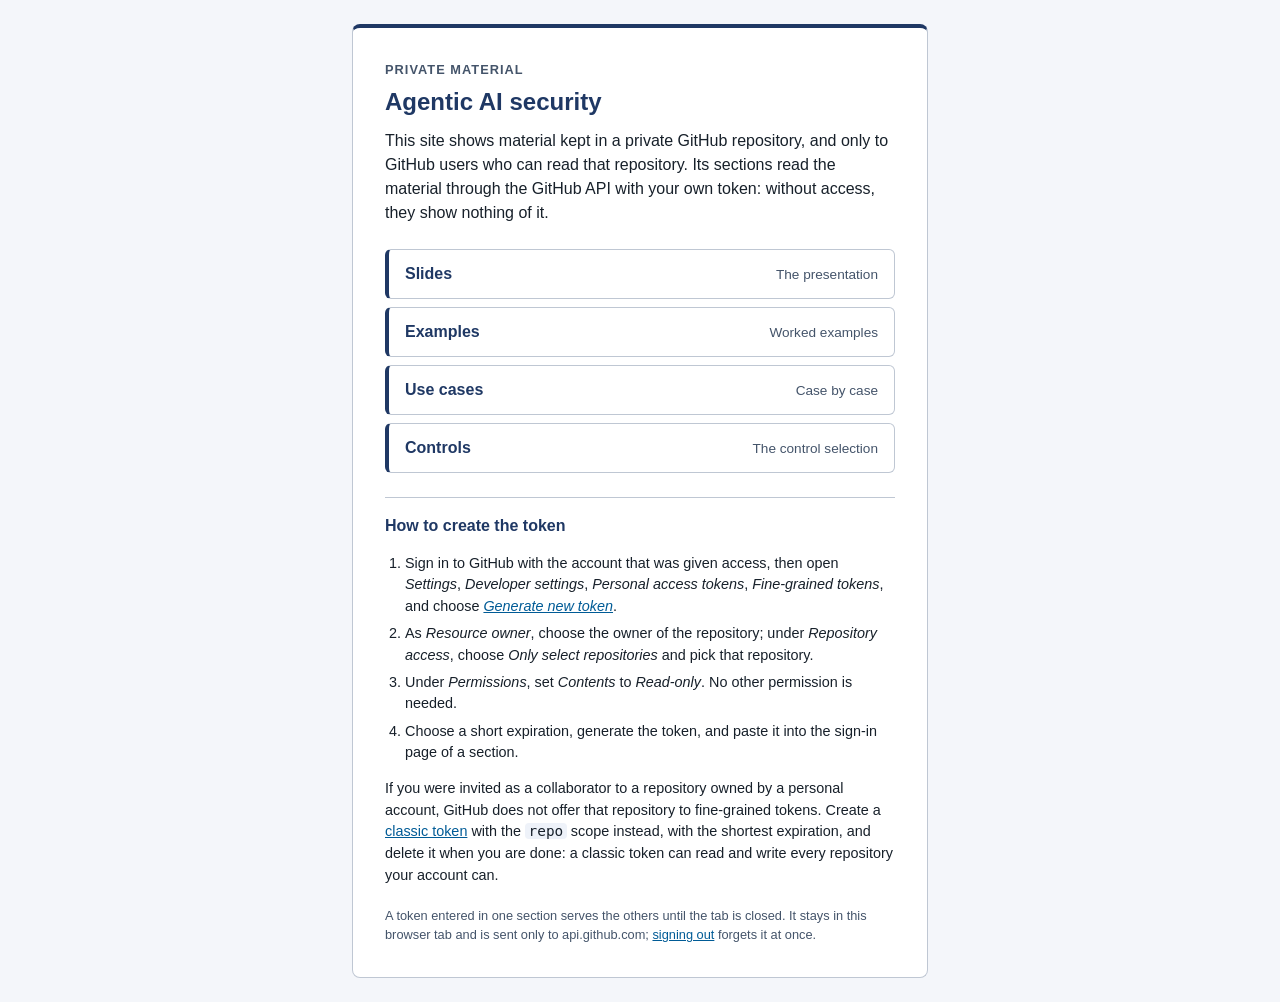
==== index.html @ 1e5eb31f "Offer the latest release for download once signed in" ====
<!doctype html>
<html lang="en">
<head>
  <meta charset="utf-8">
  <!-- This page loads only its own files, and reads the latest release from the GitHub API. -->
  <meta http-equiv="Content-Security-Policy"
        content="default-src 'self'; connect-src https://api.github.com; object-src 'none'; base-uri 'none'; form-action 'none'">
  <meta name="viewport" content="width=device-width, initial-scale=1">
  <meta name="referrer" content="no-referrer">
  <meta name="robots" content="noindex, nofollow">
  <title>Agentic AI security</title>
  <link rel="stylesheet" href="assets/site.css">
  <script type="module" src="assets/overview.js"></script>
</head>
<body>
  <main class="card">
    <p class="kicker">Private material</p>
    <h1>Agentic AI security</h1>
    <p class="lead">
      This site shows material kept in a private GitHub repository, and only to GitHub users who
      can read that repository. Its sections read the material through the GitHub API with your
      own token: without access, they show nothing of it.
    </p>

    <!-- One entry per section; a section in preparation carries the class "pending". -->
    <nav aria-label="Sections">
      <ul class="sections">
        <li><a href="slides/"><span class="name">Slides</span><span class="state">The presentation</span></a></li>
        <li><a href="examples/"><span class="name">Examples</span><span class="state">Worked examples</span></a></li>
        <li><a href="usecases/"><span class="name">Use cases</span><span class="state">Case by case</span></a></li>
        <li><a href="controls/"><span class="name">Controls</span><span class="state">The control selection</span></a></li>
      </ul>
    </nav>

    <!-- Shown in place of the help on the token once a section has stored one. -->
    <section id="release" class="help-section" aria-labelledby="release-title" hidden>
      <h2 id="release-title">Latest release</h2>
      <p>The PDF of the latest release: <code id="release-file"></code><span id="release-date"></span>.</p>
      <p><a id="release-link" class="button primary" href="#" rel="noopener noreferrer">Download (PDF)</a></p>
      <p class="fine">
        The download opens on github.com, which serves it to the GitHub account signed in in this
        browser.
      </p>
    </section>

    <section id="token" class="help-section" aria-labelledby="token-title">
      <h2 id="token-title">How to create the token</h2>
      <ol>
        <li>Sign in to GitHub with the account that was given access, then open
          <em>Settings</em>, <em>Developer settings</em>, <em>Personal access tokens</em>,
          <em>Fine-grained tokens</em>, and choose
          <a href="https://github.com/settings/personal-access-tokens/new" target="_blank"
             rel="noopener noreferrer"><em>Generate new token</em></a>.</li>
        <li>As <em>Resource owner</em>, choose the owner of the repository; under
          <em>Repository access</em>, choose <em>Only select repositories</em> and pick that
          repository.</li>
        <li>Under <em>Permissions</em>, set <em>Contents</em> to <em>Read-only</em>. No other
          permission is needed.</li>
        <li>Choose a short expiration, generate the token, and paste it into the sign-in page of a
          section.</li>
      </ol>
      <p>
        If you were invited as a collaborator to a repository owned by a personal account, GitHub
        does not offer that repository to fine-grained tokens. Create a
        <a href="https://github.com/settings/tokens/new?scopes=repo&amp;description=Private%20presentation"
           target="_blank" rel="noopener noreferrer">classic token</a> with the <code>repo</code> scope
        instead, with the shortest expiration, and delete it when you are done: a classic token can
        read and write every repository your account can.
      </p>
    </section>

    <p class="fine">
      A token entered in one section serves the others until the tab is closed. It stays in this
      browser tab and is sent only to api.github.com;
      <a href="slides/?signout">signing out</a> forgets it at once.
    </p>
  </main>
</body>
</html>
---- assets/site.css ----
/* The style of every page of the site: the overview, the sign-in page of each section,
   and the placeholders. Once a token opens the presentation, the deck replaces its page
   with its own styles. The palette is the deck's. */

:root {
  --navy: #1f3864;
  --slate: #44546a;
  --accent: #005b96;
  --rule: #bfc7d3;
  --text: #17202a;
  --paper: #ffffff;
  --tint: #eef2f9;
  --page: #f4f6fa;
  --error: #b42318;
  /* Three tones, from green to red: a fill, and a darker rule. */
  --tone-1: #b8e04a;
  --tone-2: #fdd867;
  --tone-3: #ff6b61;
  --tone-1-rule: #3f7f1f;
  --tone-2-rule: #b8860b;
  --tone-3-rule: #c0392b;
  --on-tone: #17202a;
  --track: #d9e5f0;
  --shadow: rgba(31, 56, 100, 0.08);
  --shadow-soft: rgba(31, 56, 100, 0.07);
  --font: Arial, Helvetica, "Liberation Sans", sans-serif;
  --mono: Consolas, "DejaVu Sans Mono", monospace;
  color-scheme: light;
}

@media (prefers-color-scheme: dark) {
  :root {
    --navy: #c7d5f0;
    --slate: #a3afc0;
    --accent: #7db9e8;
    --rule: #3a4658;
    --text: #e5e9ef;
    --paper: #18202b;
    --tint: #212c3a;
    --page: #0f151d;
    --error: #ff8f85;
    --tone-1-rule: #b8e04a;
    --tone-2-rule: #fdd867;
    --tone-3-rule: #ff6b61;
    --track: #2a3a4d;
    --shadow: rgba(0, 0, 0, 0.35);
    --shadow-soft: rgba(0, 0, 0, 0.25);
    color-scheme: dark;
  }
}

* {
  box-sizing: border-box;
}

body {
  margin: 0;
  min-height: 100vh;
  display: grid;
  place-items: center;
  padding: 24px 16px;
  background: var(--page);
  color: var(--text);
  font: 16px/1.5 var(--font);
}

.card {
  width: 100%;
  max-width: 36rem;
  padding: 2rem;
  background: var(--paper);
  border: 1px solid var(--rule);
  border-top: 4px solid var(--navy);
  border-radius: 8px;
}

.up {
  margin: 0 0 1rem;
  font-size: 0.85rem;
}

.up a::before {
  content: "\2190\00a0";
}

.kicker {
  margin: 0 0 0.5rem;
  color: var(--slate);
  font-size: 0.8rem;
  font-weight: bold;
  letter-spacing: 0.08em;
  text-transform: uppercase;
}

h1 {
  margin: 0 0 0.75rem;
  color: var(--navy);
  font-size: 1.5rem;
  line-height: 1.25;
}

.lead {
  margin: 0 0 1.5rem;
}

.lead:last-child {
  margin-bottom: 0;
}

fieldset {
  margin: 0;
  padding: 0;
  border: 0;
}

label {
  display: block;
  margin-bottom: 0.35rem;
  color: var(--slate);
  font-size: 0.9rem;
}

.row {
  display: flex;
  gap: 0.5rem;
}

input {
  flex: 1;
  min-width: 0;
  padding: 0.6rem 0.75rem;
  border: 1px solid var(--rule);
  border-radius: 6px;
  background: var(--paper);
  color: var(--text);
  font: 0.95rem var(--mono);
}

button,
.button {
  display: inline-block;
  padding: 0.6rem 1.2rem;
  border: 1px solid var(--navy);
  border-radius: 6px;
  background: var(--navy);
  color: var(--paper);
  font: bold 0.95rem var(--font);
  text-decoration: none;
  cursor: pointer;
}

.button {
  background: transparent;
  color: var(--navy);
}

.button.primary {
  background: var(--navy);
  color: var(--paper);
}

button:disabled {
  opacity: 0.6;
  cursor: progress;
}

input:focus-visible,
button:focus-visible,
a:focus-visible {
  outline: 2px solid var(--accent);
  outline-offset: 2px;
}

#status {
  min-height: 1.5em;
  margin: 0.75rem 0 0;
  color: var(--slate);
  font-size: 0.9rem;
}

#status[data-kind="error"],
.noscript {
  color: var(--error);
}

.sections {
  display: grid;
  gap: 0.5rem;
  margin: 0 0 1.5rem;
  padding: 0;
  list-style: none;
}

.sections a {
  display: flex;
  justify-content: space-between;
  align-items: baseline;
  gap: 1rem;
  padding: 0.75rem 1rem;
  border: 1px solid var(--rule);
  border-left: 4px solid var(--navy);
  border-radius: 6px;
  color: var(--text);
  text-decoration: none;
}

.sections a:hover {
  background: var(--tint);
}

.sections .name {
  color: var(--navy);
  font-weight: bold;
}

.sections .state {
  color: var(--slate);
  font-size: 0.85rem;
  text-align: right;
}

.sections .pending a {
  border-left-color: var(--rule);
}

.actions {
  margin: 0.75rem 0 1.5rem;
}

a {
  color: var(--accent);
}

.help {
  margin: 0 0 1rem;
  font-size: 0.9rem;
}

.help-section {
  padding-top: 1rem;
  border-top: 1px solid var(--rule);
  font-size: 0.9rem;
}

.help-section h2 {
  margin: 0;
  color: var(--navy);
  font-size: 1rem;
}

ol {
  padding-left: 1.25rem;
}

ol > li + li {
  margin-top: 0.35rem;
}

code {
  padding: 0 0.25em;
  border-radius: 4px;
  background: var(--tint);
  font-family: var(--mono);
}

.fine {
  margin: 1.25rem 0 0;
  color: var(--slate);
  font-size: 0.8rem;
}

/* A wide page of tiles in groups, each group in one of the three tones. */

.wide {
  width: 100%;
  max-width: 74rem;
  padding: 0.5rem 0 2rem;
}

.wide h1 {
  font-size: 2rem;
  letter-spacing: -0.01em;
}

.wide > .lead,
.wide > .note {
  max-width: 54rem;
}

.note {
  margin: -0.75rem 0 0;
  padding-left: 0.75rem;
  border-left: 3px solid var(--rule);
  color: var(--slate);
  font-size: 0.85rem;
}

.tone-1 {
  --fill: var(--tone-1);
  --edge: var(--tone-1-rule);
}

.tone-2 {
  --fill: var(--tone-2);
  --edge: var(--tone-2-rule);
}

.tone-3 {
  --fill: var(--tone-3);
  --edge: var(--tone-3-rule);
}

/* The share of each group: one stacked bar, a 2px gap between segments, each labeled. */
.spread {
  display: flex;
  gap: 2px;
  margin: 2rem 0 0.5rem;
}

.segment {
  display: flex;
  flex: var(--share) 1 0;
  align-items: baseline;
  justify-content: space-between;
  gap: 0.5rem;
  min-width: 0;
  padding: 0.55rem 0.8rem;
  background: var(--fill);
  color: var(--on-tone);
  font-size: 0.85rem;
  text-decoration: none;
  white-space: nowrap;
}

.segment:first-child {
  border-radius: 8px 0 0 8px;
}

.segment:last-child {
  border-radius: 0 8px 8px 0;
}

.segment:only-child {
  border-radius: 8px;
}

.segment-title {
  overflow: hidden;
  font-weight: bold;
  text-overflow: ellipsis;
}

.segment:hover .segment-title {
  text-decoration: underline;
}

.group {
  margin-top: 2.25rem;
  scroll-margin-top: 1rem;
}

.group-head {
  display: flex;
  flex-wrap: wrap;
  align-items: baseline;
  gap: 0.25rem 0.75rem;
  padding-bottom: 0.6rem;
  border-bottom: 1px solid var(--rule);
}

.group-head .dot {
  align-self: center;
  width: 0.85rem;
  height: 0.85rem;
  border: 2px solid var(--edge);
  border-radius: 50%;
  background: var(--fill);
}

.group-head h2 {
  margin: 0;
  color: var(--navy);
  font-size: 1.3rem;
}

.group-head .detail {
  color: var(--slate);
  font-family: Georgia, "Times New Roman", serif;
}

.group-head .count {
  margin-left: auto;
  color: var(--slate);
  font-size: 0.85rem;
}

.tiles {
  display: grid;
  grid-template-columns: repeat(auto-fill, minmax(18rem, 1fr));
  gap: 1.25rem;
  margin-top: 1.25rem;
}

.tile {
  display: flex;
  flex-direction: column;
  padding: 1.15rem 1.25rem 1.1rem;
  border: 1px solid var(--rule);
  border-top: 4px solid var(--edge);
  border-radius: 12px;
  background: var(--paper);
  box-shadow: 0 1px 2px var(--shadow), 0 6px 18px var(--shadow-soft);
  transition: transform 0.15s ease, box-shadow 0.15s ease;
}

.tile:hover {
  box-shadow: 0 2px 4px var(--shadow), 0 12px 28px var(--shadow-soft);
  transform: translateY(-2px);
}

.tile-top {
  display: flex;
  align-items: center;
  justify-content: space-between;
  gap: 0.5rem;
}

.tile-kicker {
  margin: 0;
  color: var(--slate);
  font-size: 0.72rem;
  font-weight: bold;
  letter-spacing: 0.09em;
  text-transform: uppercase;
}

.tag {
  flex: none;
  padding: 0.05rem 0.55rem;
  border: 1px solid var(--rule);
  border-radius: 999px;
  background: var(--tint);
  color: var(--text);
  font-size: 0.72rem;
  font-weight: bold;
}

.tile h3 {
  margin: 0.45rem 0 0.2rem;
  color: var(--navy);
  font-size: 1.12rem;
  line-height: 1.3;
}

.tile-subtitle {
  margin: 0 0 0.7rem;
  color: var(--slate);
  font-size: 0.85rem;
}

.tile-text {
  flex: 1;
  margin: 0 0 1rem;
  font-size: 0.9rem;
  line-height: 1.55;
}

/* The values: a meter for each, and the highlighted one as a badge in the group's tone. */
.tile-foot {
  display: flex;
  align-items: stretch;
  gap: 0.9rem;
  padding-top: 0.9rem;
  border-top: 1px solid var(--rule);
}

.meters {
  display: grid;
  flex: 1;
  gap: 0.4rem;
  margin: 0;
}

.meter {
  display: grid;
  grid-template-columns: 1.1rem 1fr;
  align-items: center;
  gap: 0.5rem;
}

.meter dt,
.badge-label {
  color: var(--slate);
  font: italic 0.95rem Georgia, "Times New Roman", serif;
}

.meter dd {
  display: grid;
  grid-template-columns: 1fr 3.1rem;
  align-items: center;
  gap: 0.5rem;
  margin: 0;
}

abbr {
  text-decoration: none;
}

.track {
  position: relative;
  height: 6px;
  border-radius: 3px;
  background: var(--track);
}

.track.centered::after {
  position: absolute;
  top: -3px;
  bottom: -3px;
  left: 50%;
  width: 1px;
  background: var(--slate);
  content: "";
}

.fill {
  position: absolute;
  top: 0;
  bottom: 0;
  left: var(--from);
  width: calc(var(--to) - var(--from));
  border-radius: 3px;
  background: var(--accent);
}

.num {
  font-size: 0.88rem;
  font-variant-numeric: tabular-nums;
  font-weight: bold;
  text-align: right;
}

.badge {
  display: flex;
  flex-direction: column;
  align-items: center;
  justify-content: center;
  min-width: 5.2rem;
  padding: 0.4rem 0.6rem;
  border: 1px solid var(--edge);
  border-radius: 10px;
  background: var(--fill);
  color: var(--on-tone);
}

.badge .badge-label {
  color: var(--on-tone);
}

.badge-value {
  font-size: 1.6rem;
  font-weight: bold;
  line-height: 1.1;
}

.badge-group {
  font-size: 0.7rem;
  font-weight: bold;
  letter-spacing: 0.04em;
}

/* A tile opens its card: the link of its title covers the whole tile. */
.tile {
  position: relative;
}

.tile h3 a {
  color: inherit;
  text-decoration: none;
}

.tile h3 a::after {
  position: absolute;
  inset: 0;
  border-radius: 12px;
  content: "";
}

.tile:hover h3 a {
  color: var(--accent);
}

.tile h3 a:focus-visible {
  outline: none;
}

.tile:has(a:focus-visible) {
  outline: 2px solid var(--accent);
  outline-offset: 2px;
}

/* Charts: regions in the three tones, dashed boundaries, points with a halo behind their labels. */
.chart {
  margin: 1.75rem 0 0;
  padding: 1rem 1.1rem 0.9rem;
  border: 1px solid var(--rule);
  border-radius: 12px;
  background: var(--paper);
}

.chart-title {
  margin: 0 0 0.6rem;
  color: var(--navy);
  font-size: 1rem;
  font-weight: bold;
}

.chart-canvas {
  width: 100%;
}

.chart-canvas svg {
  display: block;
}

.region {
  fill: var(--fill);
  fill-opacity: 0.6;
}

.chart .grid line {
  stroke: var(--paper);
  stroke-opacity: 0.55;
}

.chart .boundary {
  stroke: var(--slate);
  stroke-dasharray: 5 4;
  stroke-width: 1.5;
}

.chart .frame {
  stroke: var(--rule);
}

.chart .axes text {
  fill: var(--slate);
  font: 11px var(--font);
}

.chart .axes .axis-label {
  fill: var(--text);
  font: bold 12px var(--font);
}

.chart .point circle {
  fill: var(--navy);
  stroke: var(--paper);
  stroke-width: 2;
}

.chart .point text {
  fill: var(--text);
  font: bold 11.5px var(--font);
  paint-order: stroke;
  stroke: var(--paper);
  stroke-linejoin: round;
  stroke-width: 3px;
}

.chart a:hover circle,
.chart a:focus-visible circle {
  fill: var(--accent);
  r: 8px;
}

.chart a:focus-visible {
  outline: none;
}

.chart-legend {
  display: flex;
  flex-wrap: wrap;
  gap: 0.4rem 1.2rem;
  margin: 0.6rem 0 0;
  padding: 0;
  font-size: 0.85rem;
  list-style: none;
}

.chart-legend li {
  display: flex;
  align-items: center;
  gap: 0.4rem;
}

.chart-legend .swatch {
  width: 0.9rem;
  height: 0.9rem;
  border: 1px solid var(--edge);
  border-radius: 3px;
  background: var(--fill);
}

.chart-note {
  margin: 0.5rem 0 0;
  color: var(--slate);
  font-size: 0.82rem;
}

/* The card: a dialog toned like its group, with sections of blocks. */
.card-dialog {
  width: min(66rem, calc(100% - 2rem));
  max-height: calc(100vh - 2rem);
  padding: 0;
  border: 1px solid var(--rule);
  border-top: 6px solid var(--edge);
  border-radius: 14px;
  background: var(--paper);
  color: var(--text);
  box-shadow: 0 24px 60px rgba(0, 0, 0, 0.3);
}

.card-dialog::backdrop {
  background: rgba(15, 21, 29, 0.55);
}

/* The bar that holds the close button stays at the top while the card scrolls under it. */
.card-bar {
  position: sticky;
  z-index: 1;
  top: 0;
  display: flex;
  justify-content: flex-end;
  padding: 0.6rem 0.75rem;
  border-bottom: 1px solid var(--rule);
  background: var(--paper);
}

.card-close {
  padding: 0.35rem 0.85rem;
  border: 1px solid var(--rule);
  background: var(--paper);
  color: var(--navy);
  font-size: 0.85rem;
}

.card-body {
  padding: 1.25rem 1.75rem 1.75rem;
}

.card-head h2 {
  margin: 0.45rem 0 0.2rem;
  color: var(--navy);
  font-size: 1.6rem;
  line-height: 1.25;
}

.card-lead {
  max-width: 48rem;
  margin: 0.6rem 0 1rem;
}

.card-body > .tile-foot {
  max-width: 30rem;
  padding-top: 0;
  border-top: 0;
}

.card-section {
  margin-top: 1.75rem;
  padding-top: 1.25rem;
  border-top: 1px solid var(--rule);
}

.card-section-head {
  display: flex;
  align-items: baseline;
  gap: 0.6rem;
  margin-bottom: 0.9rem;
}

.card-section-head h3 {
  margin: 0;
  color: var(--navy);
  font-size: 1.15rem;
}

.chip {
  flex: none;
  padding: 0.05rem 0.5rem;
  border: 1px solid var(--rule);
  border-radius: 6px;
  background: var(--tint);
  color: var(--navy);
  font: bold 0.72rem var(--mono);
}

.card-section.split {
  display: grid;
  grid-template-columns: minmax(0, 1.1fr) minmax(0, 1fr);
  gap: 0 1.5rem;
}

.card-section.split > .card-section-head {
  grid-column: 1 / -1;
}

.card-section .chart {
  margin-top: 0;
}

.scale {
  margin: 0 0 1rem;
}

.scale-title {
  margin-bottom: 1.7rem;
  color: var(--navy);
  font-size: 0.9rem;
  font-weight: bold;
}

.scale-bar {
  position: relative;
  height: 12px;
}

.scale-track {
  position: absolute;
  inset: 0;
  overflow: hidden;
  border-radius: 6px;
}

.scale-band {
  position: absolute;
  top: 0;
  bottom: 0;
  left: var(--from);
  width: calc(var(--to) - var(--from));
  background: var(--fill);
}

.scale-marker {
  position: absolute;
  top: -6px;
  bottom: -6px;
  left: var(--at);
  width: 3px;
  margin-left: -1.5px;
  border-radius: 2px;
  background: var(--navy);
}

.scale-marker-label {
  position: absolute;
  bottom: calc(100% + 3px);
  left: 50%;
  transform: translateX(-50%);
  color: var(--navy);
  font-size: 0.85rem;
  font-weight: bold;
  white-space: nowrap;
}

.scale-ticks {
  position: relative;
  height: 1.1rem;
  margin-top: 0.35rem;
  color: var(--slate);
  font-size: 0.75rem;
}

.scale-ticks span {
  position: absolute;
  left: var(--at);
  transform: translateX(-50%);
}

.scale-ticks span:first-child {
  transform: none;
}

.scale-ticks span:last-child {
  transform: translateX(-100%);
}

.facts {
  margin: 0;
}

.fact {
  display: grid;
  grid-template-columns: minmax(0, 1fr) minmax(0, 1fr);
  gap: 0.75rem;
  padding: 0.45rem 0.55rem;
  border-bottom: 1px solid var(--rule);
  font-size: 0.86rem;
}

.fact dt {
  color: var(--slate);
}

.fact dd {
  display: flex;
  flex-direction: column;
  margin: 0;
}

.fact-value {
  font-variant-numeric: tabular-nums;
  font-weight: bold;
}

.fact-note {
  color: var(--slate);
  font-size: 0.78rem;
}

.fact.current {
  border-radius: 6px;
  background: var(--tint);
  box-shadow: inset 3px 0 0 var(--edge);
}

.entries {
  display: grid;
  grid-template-columns: minmax(8rem, 12rem) 1fr;
  gap: 0.6rem 1.25rem;
  margin: 0;
}

.entries dt {
  color: var(--navy);
  font-weight: bold;
}

.entries dd {
  margin: 0;
}

.table-scroll {
  overflow-x: auto;
}

.card-table {
  width: 100%;
  border-collapse: collapse;
  font-size: 0.88rem;
}

.card-table th,
.card-table td {
  padding: 0.55rem 0.6rem;
  border-bottom: 1px solid var(--rule);
  text-align: left;
  vertical-align: top;
}

.card-table thead th {
  color: var(--slate);
  font-size: 0.72rem;
  letter-spacing: 0.06em;
  text-transform: uppercase;
}

.card-table tbody th {
  color: var(--navy);
  white-space: nowrap;
}

.card-text {
  margin: 1rem 0 0;
}

.card-note {
  margin: 0.75rem 0 0;
  color: var(--slate);
  font-size: 0.82rem;
}

.placeholder {
  margin: 0;
  padding: 1rem 1.1rem;
  border: 2px dashed var(--rule);
  border-radius: 10px;
  background: var(--page);
  color: var(--slate);
}

@media (max-width: 760px) {
  .card-section.split {
    grid-template-columns: 1fr;
  }

  .card-body {
    padding: 1rem 1rem 1.5rem;
  }

  .entries {
    grid-template-columns: 1fr;
    gap: 0.2rem;
  }

  .entries dd {
    margin-bottom: 0.6rem;
  }
}

/* Codes in groups, inside a card, with a link to where they are told in full. */
.id-group {
  margin: 0 0 0.6rem;
}

.id-group-title {
  margin: 0 0 0.3rem;
  color: var(--slate);
  font-size: 0.8rem;
  font-weight: bold;
}

.id-items {
  display: flex;
  flex-wrap: wrap;
  gap: 0.3rem;
  margin: 0;
  padding: 0;
  list-style: none;
}

.id-item {
  padding: 0.05rem 0.45rem;
  border: 1px solid var(--rule);
  border-radius: 5px;
  background: var(--tint);
  color: var(--navy);
  font: 0.78rem var(--mono);
}

.id-link {
  display: inline-block;
  margin-top: 0.4rem;
  font-weight: bold;
}

/* A catalog: filters that stay in view, groups of entries, a legend. */
.filters {
  position: sticky;
  z-index: 1;
  top: 0;
  display: flex;
  flex-wrap: wrap;
  gap: 0.5rem;
  margin: 1.5rem 0 0.5rem;
  padding: 0.6rem 0;
  background: var(--page);
}

.filter {
  display: inline-flex;
  align-items: center;
  gap: 0.4rem;
  padding: 0.35rem 0.9rem;
  border: 1px solid var(--rule);
  border-radius: 999px;
  background: var(--paper);
  color: var(--text);
}

.filter[class*="tone-"]::before {
  width: 0.65rem;
  height: 0.65rem;
  border: 1px solid var(--edge);
  border-radius: 50%;
  background: var(--fill);
  content: "";
}

.filter .count {
  color: var(--slate);
  font-weight: normal;
}

.filter[aria-pressed="true"] {
  border-color: var(--navy);
  background: var(--navy);
  color: var(--paper);
}

.filter[aria-pressed="true"] .count {
  color: var(--paper);
}

.catalog-section > h2,
.catalog-legend > h2 {
  margin: 2rem 0 0.25rem;
  color: var(--navy);
  font-size: 1.35rem;
}

.catalog-group > h3 {
  margin: 1.25rem 0 0.6rem;
  padding-bottom: 0.4rem;
  border-bottom: 1px solid var(--rule);
  color: var(--navy);
  font-size: 1.05rem;
}

.entries-grid {
  display: grid;
  grid-template-columns: repeat(auto-fill, minmax(20rem, 1fr));
  gap: 0.9rem;
}

.entry {
  display: flex;
  flex-direction: column;
  gap: 0.45rem;
  padding: 0.9rem 1rem;
  border: 1px solid var(--rule);
  border-radius: 10px;
  background: var(--paper);
  scroll-margin: 5rem;
}

.entry.spotlight {
  outline: 2px solid var(--accent);
  outline-offset: 2px;
}

.entry-head {
  display: flex;
  align-items: baseline;
  gap: 0.55rem;
}

.entry-code {
  flex: none;
  padding: 0 0.4rem;
  border: 1px solid var(--rule);
  border-radius: 6px;
  background: var(--tint);
  color: var(--navy);
  font: bold 0.8rem var(--mono);
}

.entry-title {
  margin: 0;
  color: var(--navy);
  font-size: 0.98rem;
  line-height: 1.3;
}

.entry-chips {
  display: flex;
  flex-wrap: wrap;
  gap: 0.3rem;
}

.entry-chip {
  padding: 0 0.5rem;
  border: 1px solid var(--edge);
  border-radius: 999px;
  background: var(--fill);
  color: var(--on-tone);
  font-size: 0.72rem;
  font-weight: bold;
}

.entry-meta {
  display: flex;
  flex-wrap: wrap;
  gap: 0.2rem 1rem;
  margin: 0;
  color: var(--slate);
  font-size: 0.8rem;
}

.entry-meta div {
  display: flex;
  gap: 0.3rem;
}

.entry-meta dt {
  font-weight: bold;
}

.entry-meta dd {
  margin: 0;
}

.entry summary {
  color: var(--accent);
  font-size: 0.85rem;
  font-weight: bold;
  cursor: pointer;
}

.entry summary:focus-visible {
  outline: 2px solid var(--accent);
  outline-offset: 2px;
}

.entry details p {
  margin: 0.4rem 0 0;
  font-size: 0.88rem;
}

.catalog-legend dl {
  display: grid;
  grid-template-columns: max-content 1fr;
  gap: 0.3rem 1rem;
  margin: 0.5rem 0 0;
  font-size: 0.9rem;
}

.catalog-legend dt {
  color: var(--navy);
  font-weight: bold;
}

.catalog-legend dd {
  margin: 0;
}

/* A sequence of steps, chips joined by arrows; a step that loops back is dashed. */
.flow {
  display: flex;
  flex-wrap: wrap;
  align-items: center;
  gap: 0.35rem 0.5rem;
  margin: 0 0 0.75rem;
  padding: 0;
  list-style: none;
}

.flow-step {
  display: inline-flex;
  align-items: center;
  gap: 0.4rem;
  padding: 0.3rem 0.6rem 0.3rem 0.35rem;
  border: 1px solid var(--rule);
  border-radius: 999px;
  background: var(--paper);
  font-size: 0.85rem;
}

.flow-step.loop {
  border: 1.5px dashed var(--accent);
  color: var(--accent);
}

.flow-step.loop .chip {
  border-color: var(--accent);
  color: var(--accent);
}

.flow-arrow {
  color: var(--slate);
  font-weight: bold;
}

@media (prefers-reduced-motion: reduce) {
  .tile,
  .tile:hover {
    transition: none;
    transform: none;
  }
}

@media (max-width: 480px) {
  .card {
    padding: 1.5rem 1.25rem;
  }

  .row {
    flex-direction: column;
  }
}
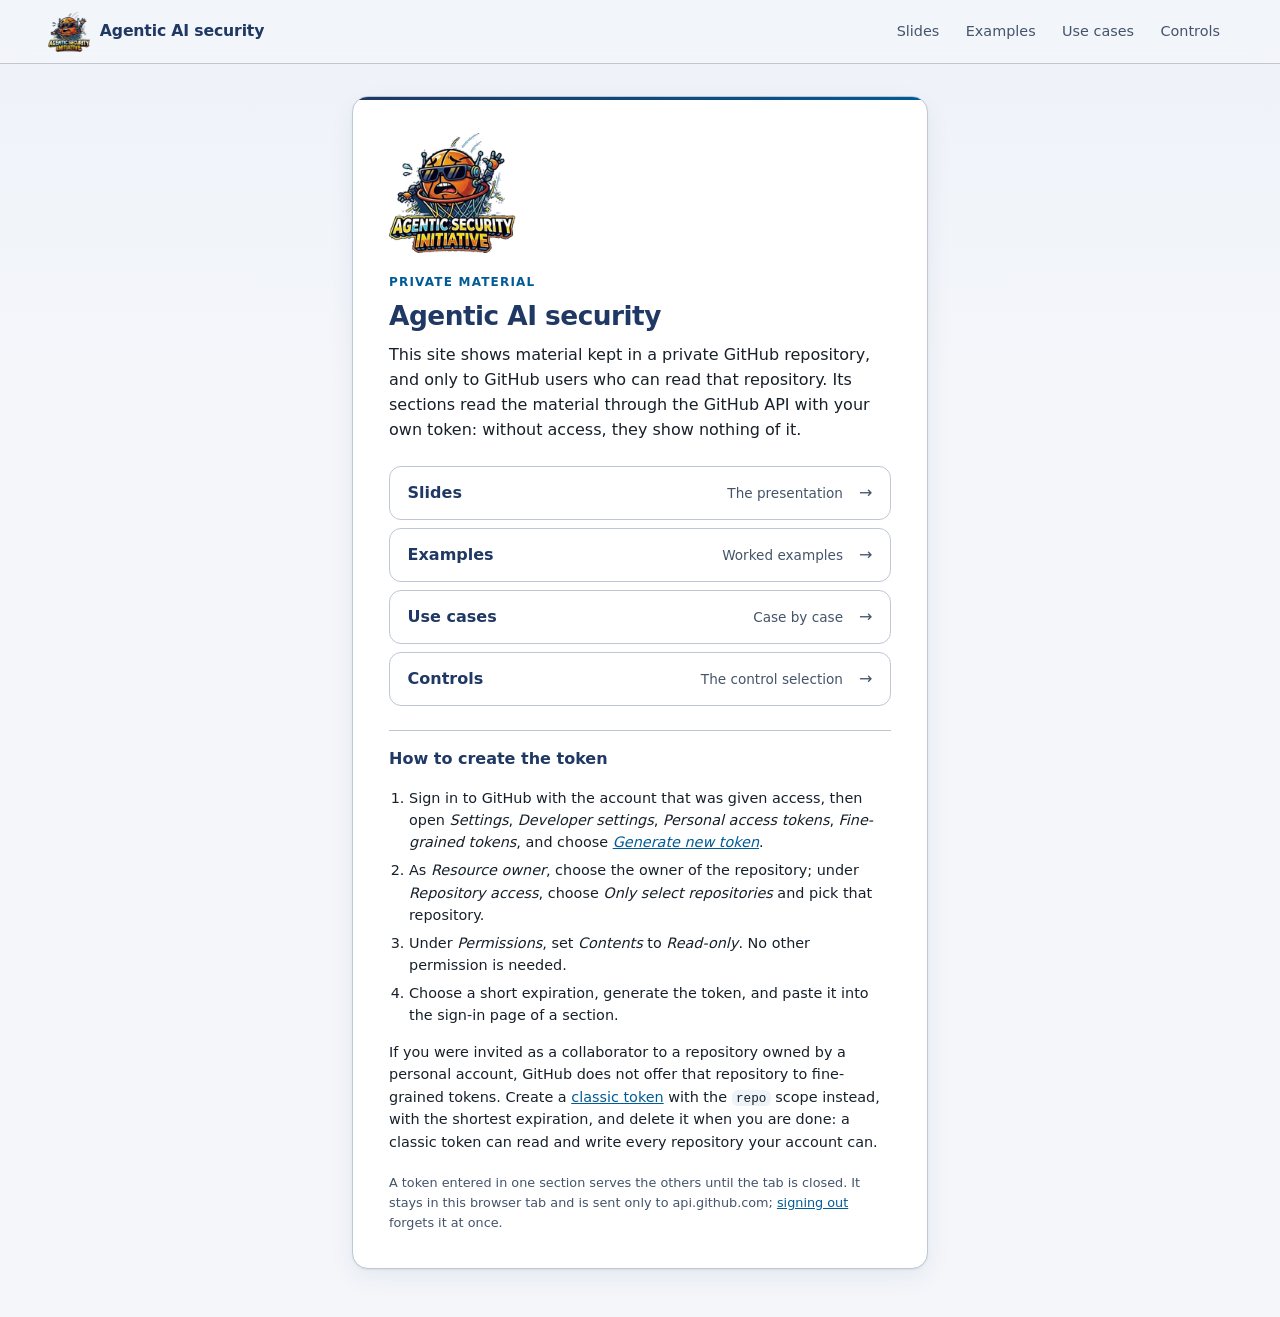
==== commit a41451e0: "Use the new logo in the bar, the overview, and the icon" ====
--- a/index.html
+++ b/index.html
@@ -9,11 +9,26 @@
   <meta name="referrer" content="no-referrer">
   <meta name="robots" content="noindex, nofollow">
   <title>Agentic AI security</title>
+  <link rel="icon" href="assets/favicon.png" type="image/png">
   <link rel="stylesheet" href="assets/site.css">
   <script type="module" src="assets/overview.js"></script>
 </head>
 <body>
+  <!-- The bar of every page: the logo leads back to the overview from anywhere. -->
+  <header class="site-bar">
+    <a class="site-home" href="./" aria-label="Agentic AI security: overview">
+      <img src="assets/logo.png" alt="" width="42" height="40">
+      <span>Agentic AI security</span>
+    </a>
+    <nav class="site-nav" aria-label="Sections">
+      <a href="slides/">Slides</a>
+      <a href="examples/">Examples</a>
+      <a href="usecases/">Use cases</a>
+      <a href="controls/">Controls</a>
+    </nav>
+  </header>
   <main class="card">
+    <img class="hero-logo" src="assets/logo.png" alt="Logo of the initiative" width="127" height="120">
     <p class="kicker">Private material</p>
     <h1>Agentic AI security</h1>
     <p class="lead">
@@ -36,10 +51,10 @@
     <section id="release" class="help-section" aria-labelledby="release-title" hidden>
       <h2 id="release-title">Latest release</h2>
       <p>The PDF of the latest release: <code id="release-file"></code><span id="release-date"></span>.</p>
-      <p><a id="release-link" class="button primary" href="#" rel="noopener noreferrer">Download (PDF)</a></p>
+      <p><a id="release-link" class="button primary" href="download/">Download the full paper in PDF</a></p>
       <p class="fine">
-        The download opens on github.com, which serves it to the GitHub account signed in in this
-        browser.
+        github.com serves the file, and only to an account that can read the repository; the next
+        page explains what it asks.
       </p>
     </section>
 
--- a/assets/site.css
+++ b/assets/site.css
@@ -1,6 +1,7 @@
 /* The style of every page of the site: the overview, the sign-in page of each section,
    and the placeholders. Once a token opens the presentation, the deck replaces its page
-   with its own styles. The palette is the deck's. */
+   with its own styles. The palette is the deck's; the look is sober and technical: a system
+   typeface, thin rules, soft shadows, and short transitions, nothing that moves on its own. */
 
 :root {
   --navy: #1f3864;
@@ -23,8 +24,13 @@
   --track: #d9e5f0;
   --shadow: rgba(31, 56, 100, 0.08);
   --shadow-soft: rgba(31, 56, 100, 0.07);
-  --font: Arial, Helvetica, "Liberation Sans", sans-serif;
-  --mono: Consolas, "DejaVu Sans Mono", monospace;
+  --font: ui-sans-serif, system-ui, -apple-system, "Segoe UI", Roboto, "Helvetica Neue", Arial, sans-serif;
+  --mono: ui-monospace, SFMono-Regular, "SF Mono", Menlo, Consolas, "Liberation Mono", monospace;
+  /* The bar at the top of every page, and the shared radius, shadow, and focus ring. */
+  --bar: 64px;
+  --radius: 12px;
+  --lift: 0 1px 2px var(--shadow), 0 8px 24px var(--shadow-soft);
+  --ring: color-mix(in srgb, var(--accent) 30%, transparent);
   color-scheme: light;
 }
 
@@ -53,50 +59,145 @@
   box-sizing: border-box;
 }
 
+/* The hidden attribute wins over any display a rule sets, so that code can hide any element. */
+[hidden] {
+  display: none !important;
+}
+
 body {
-  margin: 0;
+  display: flex;
+  flex-direction: column;
+  align-items: center;
   min-height: 100vh;
-  display: grid;
-  place-items: center;
-  padding: 24px 16px;
-  background: var(--page);
+  margin: 0;
+  padding: 0 0 3rem;
+  background: linear-gradient(180deg, var(--tint), var(--page) 24rem) no-repeat, var(--page);
   color: var(--text);
-  font: 16px/1.5 var(--font);
+  font: 16px/1.55 var(--font);
+  -webkit-font-smoothing: antialiased;
+  text-rendering: optimizeLegibility;
+}
+
+/* The bar at the top of every page: the logo and the name lead back to the overview from
+   anywhere, and the sections follow, the current one marked. It stays in view, translucent. */
+.site-bar {
+  position: sticky;
+  z-index: 20;
+  top: 0;
+  display: flex;
+  align-items: center;
+  gap: 1rem;
+  width: 100%;
+  height: var(--bar);
+  margin-bottom: 2rem;
+  padding: 0 max(16px, calc((100% - 74rem) / 2));
+  border-bottom: 1px solid var(--rule);
+  background: color-mix(in srgb, var(--page) 84%, transparent);
+  -webkit-backdrop-filter: saturate(1.5) blur(10px);
+  backdrop-filter: saturate(1.5) blur(10px);
+}
+
+.site-home {
+  display: inline-flex;
+  align-items: center;
+  gap: 0.6rem;
+  border-radius: 8px;
+  color: var(--navy);
+  font-size: 0.98rem;
+  font-weight: 700;
+  letter-spacing: -0.01em;
+  text-decoration: none;
+}
+
+.site-home img {
+  display: block;
+  width: auto;
+  height: 40px;
+}
+
+/* The logo above the title of the overview. */
+.hero-logo {
+  display: block;
+  width: auto;
+  height: 120px;
+  margin: 0 0 1.25rem;
+}
+
+.site-home:hover span {
+  color: var(--accent);
+}
+
+.site-nav {
+  display: flex;
+  gap: 0.15rem;
+  margin-left: auto;
+}
+
+.site-nav a {
+  padding: 0.4rem 0.75rem;
+  border-radius: 8px;
+  color: var(--slate);
+  font-size: 0.9rem;
+  font-weight: 500;
+  text-decoration: none;
+  transition: background-color 0.15s ease, color 0.15s ease;
+}
+
+.site-nav a:hover {
+  background: var(--tint);
+  color: var(--navy);
+}
+
+.site-nav a[aria-current="page"] {
+  background: var(--paper);
+  box-shadow: inset 0 0 0 1px var(--rule);
+  color: var(--navy);
+  font-weight: 600;
+}
+
+@media (max-width: 640px) {
+  .site-nav {
+    display: none;
+  }
 }
 
 .card {
-  width: 100%;
-  max-width: 36rem;
-  padding: 2rem;
+  position: relative;
+  width: min(100% - 32px, 36rem);
+  margin-block: auto;
+  padding: 2.25rem;
+  overflow: hidden;
+  border: 1px solid var(--rule);
+  border-radius: 16px;
   background: var(--paper);
-  border: 1px solid var(--rule);
-  border-top: 4px solid var(--navy);
-  border-radius: 8px;
-}
-
-.up {
-  margin: 0 0 1rem;
-  font-size: 0.85rem;
-}
-
-.up a::before {
-  content: "\2190\00a0";
+  box-shadow: var(--lift);
+}
+
+/* A thin band of the two blues across the top of a card. */
+.card::before {
+  position: absolute;
+  inset: 0 0 auto;
+  height: 3px;
+  background: linear-gradient(90deg, var(--navy), var(--accent));
+  content: "";
 }
 
 .kicker {
   margin: 0 0 0.5rem;
-  color: var(--slate);
-  font-size: 0.8rem;
-  font-weight: bold;
-  letter-spacing: 0.08em;
+  color: var(--accent);
+  font-size: 0.75rem;
+  font-weight: 700;
+  letter-spacing: 0.1em;
   text-transform: uppercase;
 }
 
 h1 {
   margin: 0 0 0.75rem;
   color: var(--navy);
-  font-size: 1.5rem;
-  line-height: 1.25;
+  font-size: 1.65rem;
+  font-weight: 700;
+  letter-spacing: -0.02em;
+  line-height: 1.2;
 }
 
 .lead {
@@ -128,12 +229,19 @@
 input {
   flex: 1;
   min-width: 0;
-  padding: 0.6rem 0.75rem;
+  padding: 0.6rem 0.8rem;
   border: 1px solid var(--rule);
-  border-radius: 6px;
+  border-radius: 10px;
   background: var(--paper);
   color: var(--text);
   font: 0.95rem var(--mono);
+  transition: border-color 0.15s ease, box-shadow 0.15s ease;
+}
+
+input:focus {
+  border-color: var(--accent);
+  box-shadow: 0 0 0 3px var(--ring);
+  outline: none;
 }
 
 button,
@@ -141,17 +249,28 @@
   display: inline-block;
   padding: 0.6rem 1.2rem;
   border: 1px solid var(--navy);
-  border-radius: 6px;
+  border-radius: 10px;
   background: var(--navy);
   color: var(--paper);
-  font: bold 0.95rem var(--font);
+  font: 600 0.95rem var(--font);
   text-decoration: none;
   cursor: pointer;
+  transition: background-color 0.15s ease, border-color 0.15s ease, box-shadow 0.15s ease;
+}
+
+button:hover,
+.button.primary:hover {
+  border-color: var(--accent);
+  background: var(--accent);
 }
 
 .button {
   background: transparent;
   color: var(--navy);
+}
+
+.button:hover {
+  background: var(--tint);
 }
 
 .button.primary {
@@ -193,19 +312,31 @@
 
 .sections a {
   display: flex;
-  justify-content: space-between;
   align-items: baseline;
   gap: 1rem;
-  padding: 0.75rem 1rem;
+  padding: 0.85rem 1.1rem;
   border: 1px solid var(--rule);
-  border-left: 4px solid var(--navy);
-  border-radius: 6px;
+  border-radius: var(--radius);
+  background: var(--paper);
   color: var(--text);
   text-decoration: none;
+  transition: border-color 0.15s ease, box-shadow 0.15s ease;
+}
+
+.sections a::after {
+  color: var(--slate);
+  content: "\2192";
+  transition: transform 0.15s ease, color 0.15s ease;
 }
 
 .sections a:hover {
-  background: var(--tint);
+  border-color: var(--accent);
+  box-shadow: var(--lift);
+}
+
+.sections a:hover::after {
+  color: var(--accent);
+  transform: translateX(3px);
 }
 
 .sections .name {
@@ -214,13 +345,14 @@
 }
 
 .sections .state {
+  margin-left: auto;
   color: var(--slate);
   font-size: 0.85rem;
   text-align: right;
 }
 
 .sections .pending a {
-  border-left-color: var(--rule);
+  opacity: 0.6;
 }
 
 .actions {
@@ -257,10 +389,11 @@
 }
 
 code {
-  padding: 0 0.25em;
-  border-radius: 4px;
+  padding: 0.05em 0.35em;
+  border-radius: 6px;
   background: var(--tint);
   font-family: var(--mono);
+  font-size: 0.88em;
 }
 
 .fine {
@@ -272,14 +405,13 @@
 /* A wide page of tiles in groups, each group in one of the three tones. */
 
 .wide {
-  width: 100%;
-  max-width: 74rem;
-  padding: 0.5rem 0 2rem;
+  width: min(100% - 32px, 74rem);
+  padding: 0 0 2rem;
 }
 
 .wide h1 {
-  font-size: 2rem;
-  letter-spacing: -0.01em;
+  font-size: 2.1rem;
+  letter-spacing: -0.025em;
 }
 
 .wide > .lead,
@@ -356,7 +488,7 @@
 
 .group {
   margin-top: 2.25rem;
-  scroll-margin-top: 1rem;
+  scroll-margin-top: calc(var(--bar) + 1rem);
 }
 
 .group-head {
@@ -1039,23 +1171,158 @@
   font: 0.78rem var(--mono);
 }
 
+.id-item a {
+  color: inherit;
+  text-decoration: none;
+}
+
+.id-item a:hover {
+  text-decoration: underline;
+}
+
+/* Groups of codes by kind: the plain kind on a gray rule, the others on an accent rule, so that
+   the two sources of a selection read apart. */
+.id-group[class*="kind-"] {
+  padding-left: 0.6rem;
+  border-left: 3px solid var(--accent);
+}
+
+.id-group.kind-conventional {
+  border-left-color: var(--rule);
+}
+
+.id-group[class*="kind-"]:not(.kind-conventional) .id-group-title {
+  color: var(--accent);
+}
+
+.id-group.kind-tailored .id-item {
+  border-color: var(--accent);
+}
+
+.id-group.kind-added .id-item {
+  border-color: var(--accent);
+  background: var(--accent);
+  color: var(--paper);
+}
+
+.id-group.kind-proposed .id-item {
+  border: 1px dashed var(--accent);
+  background: var(--paper);
+  color: var(--accent);
+}
+
+.id-links {
+  display: flex;
+  flex-wrap: wrap;
+  gap: 0.3rem 1.25rem;
+  margin: 0.4rem 0 0;
+}
+
 .id-link {
   display: inline-block;
   margin-top: 0.4rem;
   font-weight: bold;
 }
 
-/* A catalog: filters that stay in view, groups of entries, a legend. */
+/* A catalog: a summary, groups of filters and a search that stay in view, groups of entries, a
+   key. */
+.catalog-summary > h2 {
+  margin: 1.75rem 0 0.6rem;
+  color: var(--navy);
+  font-size: 1.15rem;
+}
+
+.summary-grid {
+  display: grid;
+  grid-template-columns: repeat(auto-fill, minmax(16rem, 1fr));
+  gap: 0.75rem;
+}
+
+.summary-item {
+  padding: 0.75rem 0.9rem;
+  border: 1px solid var(--rule);
+  border-left: 4px solid var(--navy);
+  border-radius: 10px;
+  background: var(--paper);
+}
+
+.summary-item h3 {
+  margin: 0.4rem 0 0.25rem;
+  color: var(--navy);
+  font-size: 0.95rem;
+  line-height: 1.3;
+}
+
+.summary-item p {
+  margin: 0;
+  font-size: 0.85rem;
+}
+
 .filters {
   position: sticky;
   z-index: 1;
-  top: 0;
-  display: flex;
-  flex-wrap: wrap;
-  gap: 0.5rem;
+  top: var(--bar);
+  display: flex;
+  flex-direction: column;
+  gap: 0.45rem;
   margin: 1.5rem 0 0.5rem;
   padding: 0.6rem 0;
+  border-bottom: 1px solid var(--rule);
   background: var(--page);
+}
+
+.filter-group {
+  display: flex;
+  flex-wrap: wrap;
+  align-items: center;
+  gap: 0.4rem;
+}
+
+.filter-label {
+  min-width: 5rem;
+  color: var(--slate);
+  font-size: 0.78rem;
+  font-weight: bold;
+  letter-spacing: 0.04em;
+  text-transform: uppercase;
+}
+
+.filter-search {
+  flex: 1 1 14rem;
+  max-width: 26rem;
+  padding: 0.35rem 0.75rem;
+  border-radius: 999px;
+  font: 0.9rem var(--font);
+}
+
+.sources-line {
+  display: flex;
+  flex-wrap: wrap;
+  align-items: baseline;
+  gap: 0.25rem 0.4rem;
+  margin: 0.75rem 0 0;
+  font-size: 0.85rem;
+}
+
+.catalog-sources ul {
+  margin: 0.5rem 0 0;
+  padding-left: 1.1rem;
+  font-size: 0.88rem;
+}
+
+.catalog-sources li + li {
+  margin-top: 0.4rem;
+}
+
+.catalog-sources > h2 {
+  margin: 2rem 0 0.25rem;
+  color: var(--navy);
+  font-size: 1.35rem;
+}
+
+.catalog-empty {
+  margin: 1.5rem 0;
+  color: var(--slate);
 }
 
 .filter {
@@ -1122,7 +1389,11 @@
   border: 1px solid var(--rule);
   border-radius: 10px;
   background: var(--paper);
-  scroll-margin: 5rem;
+  scroll-margin: calc(var(--bar) + 9rem);
+}
+
+.entry.sub {
+  border-left: 4px solid var(--tint);
 }
 
 .entry.spotlight {
@@ -1191,6 +1462,23 @@
   margin: 0;
 }
 
+.entry-meta dd a {
+  font: 0.78rem var(--mono);
+}
+
+.entry-chip.kind-plain {
+  --fill: var(--tint);
+  --edge: var(--rule);
+  color: var(--navy);
+}
+
+.entry-chip.kind-proposed {
+  --fill: var(--paper);
+  --edge: var(--accent);
+  border-style: dashed;
+  color: var(--accent);
+}
+
 .entry summary {
   color: var(--accent);
   font-size: 0.85rem;
@@ -1203,9 +1491,10 @@
   outline-offset: 2px;
 }
 
-.entry details p {
+.entry-text {
   margin: 0.4rem 0 0;
-  font-size: 0.88rem;
+  font-size: 0.86rem;
+  white-space: pre-line;
 }
 
 .catalog-legend dl {
@@ -1263,9 +1552,14 @@
 }
 
 @media (prefers-reduced-motion: reduce) {
-  .tile,
-  .tile:hover {
-    transition: none;
+  *,
+  *::before,
+  *::after {
+    transition: none !important;
+  }
+
+  .tile:hover,
+  .sections a:hover::after {
     transform: none;
   }
 }
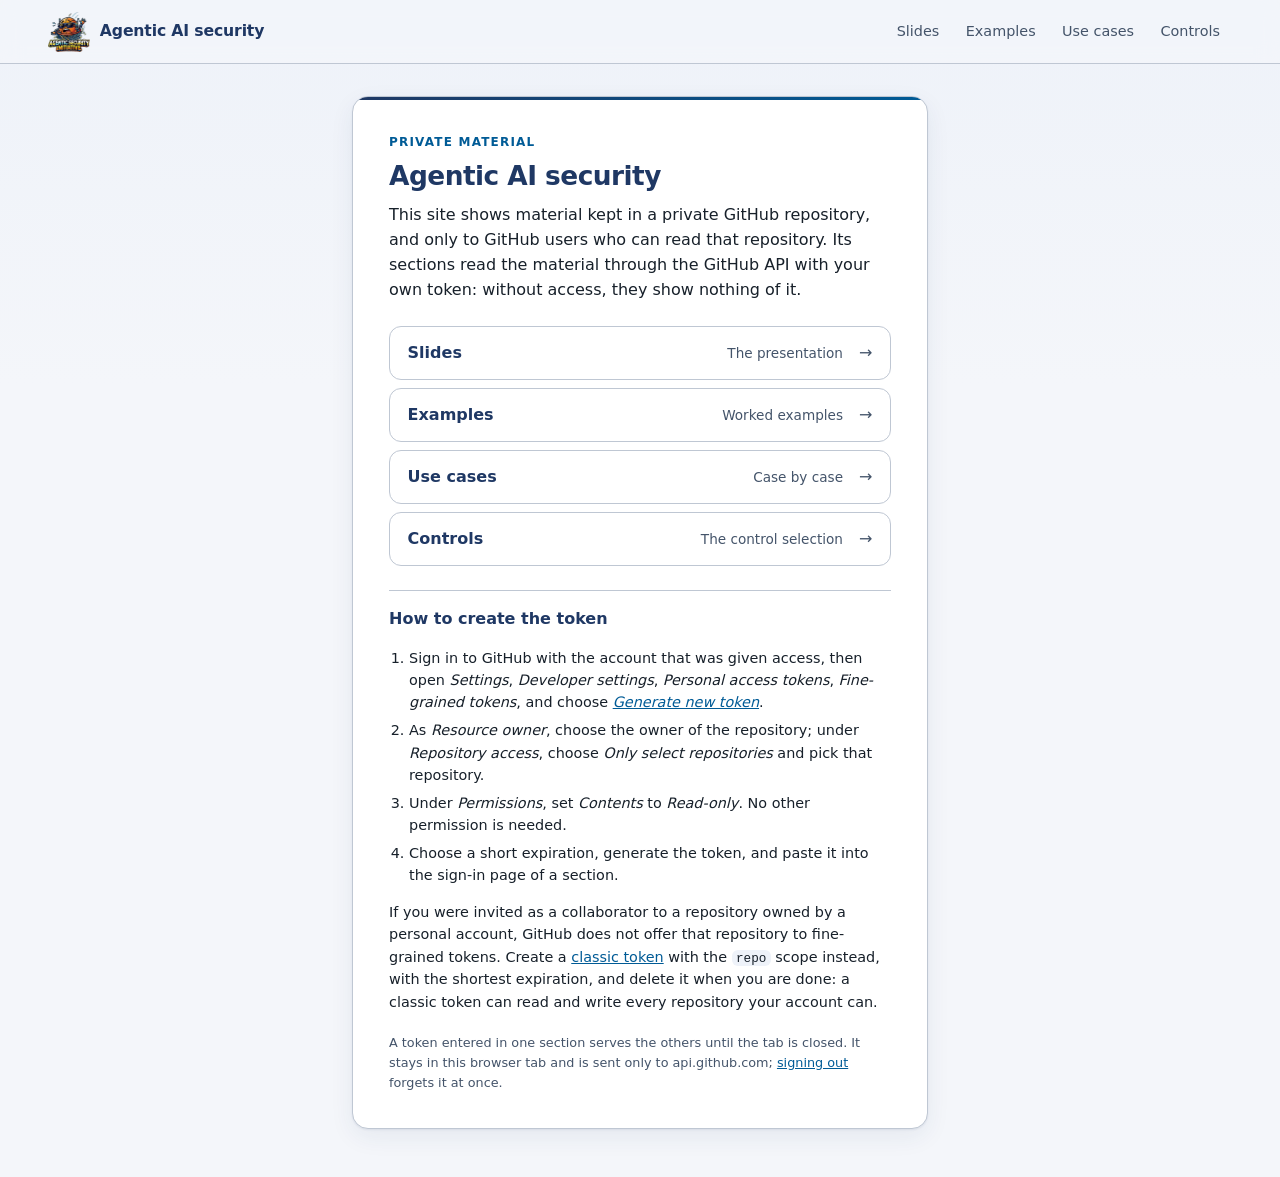
==== commit 7fe1a03f: "Keep the logo to the bar on the overview" ====
--- a/index.html
+++ b/index.html
@@ -28,7 +28,6 @@
     </nav>
   </header>
   <main class="card">
-    <img class="hero-logo" src="assets/logo.png" alt="Logo of the initiative" width="127" height="120">
     <p class="kicker">Private material</p>
     <h1>Agentic AI security</h1>
     <p class="lead">
--- a/assets/site.css
+++ b/assets/site.css
@@ -115,14 +115,6 @@
   height: 40px;
 }
 
-/* The logo above the title of the overview. */
-.hero-logo {
-  display: block;
-  width: auto;
-  height: 120px;
-  margin: 0 0 1.25rem;
-}
-
 .site-home:hover span {
   color: var(--accent);
 }
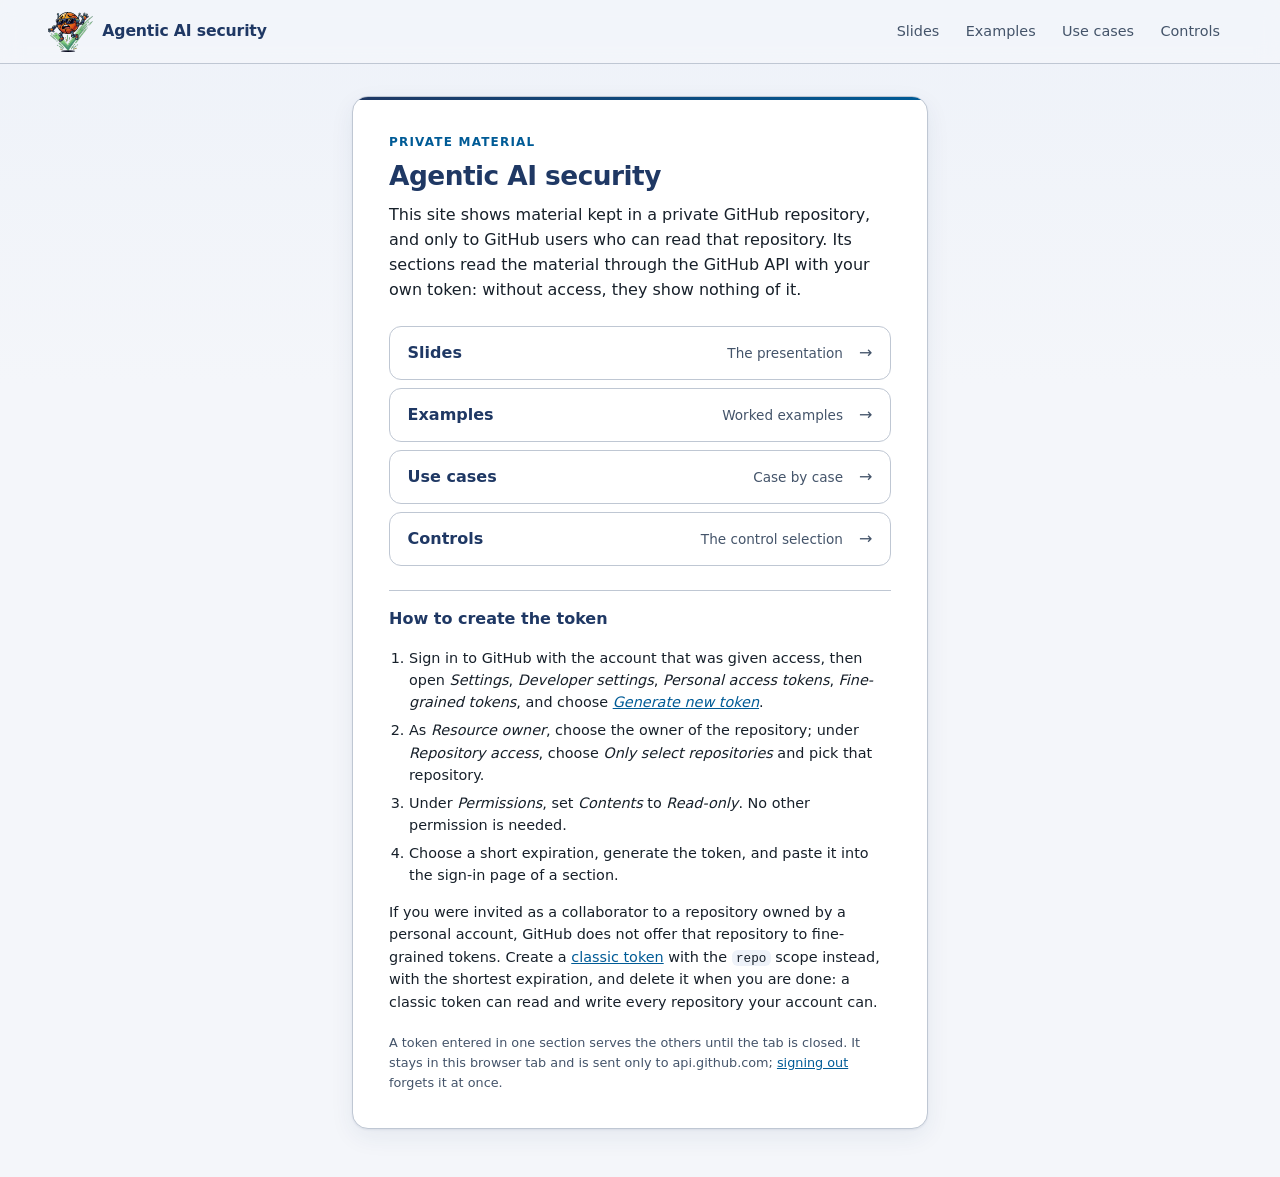
==== commit f907be60: "Replace the logo and the icon" ====
--- a/index.html
+++ b/index.html
@@ -17,7 +17,7 @@
   <!-- The bar of every page: the logo leads back to the overview from anywhere. -->
   <header class="site-bar">
     <a class="site-home" href="./" aria-label="Agentic AI security: overview">
-      <img src="assets/logo.png" alt="" width="42" height="40">
+      <img src="assets/logo.png" alt="" width="45" height="40">
       <span>Agentic AI security</span>
     </a>
     <nav class="site-nav" aria-label="Sections">
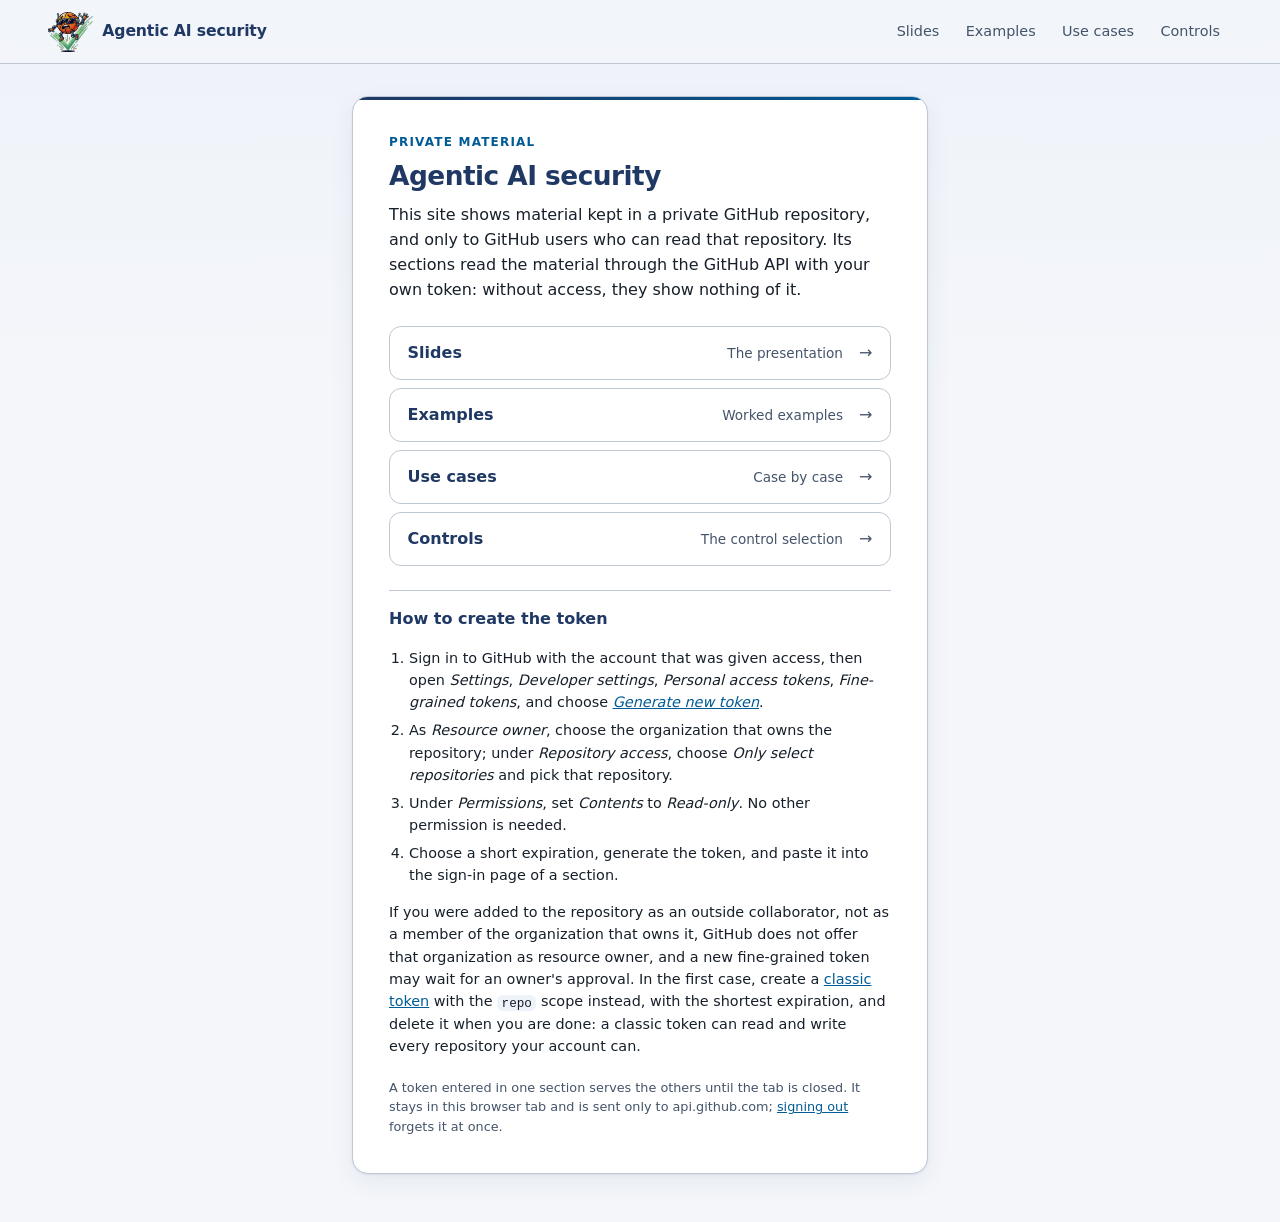
==== commit b8fab069: "Point the site to its new owner" ====
--- a/index.html
+++ b/index.html
@@ -65,7 +65,7 @@
           <em>Fine-grained tokens</em>, and choose
           <a href="https://github.com/settings/personal-access-tokens/new" target="_blank"
              rel="noopener noreferrer"><em>Generate new token</em></a>.</li>
-        <li>As <em>Resource owner</em>, choose the owner of the repository; under
+        <li>As <em>Resource owner</em>, choose the organization that owns the repository; under
           <em>Repository access</em>, choose <em>Only select repositories</em> and pick that
           repository.</li>
         <li>Under <em>Permissions</em>, set <em>Contents</em> to <em>Read-only</em>. No other
@@ -74,8 +74,9 @@
           section.</li>
       </ol>
       <p>
-        If you were invited as a collaborator to a repository owned by a personal account, GitHub
-        does not offer that repository to fine-grained tokens. Create a
+        If you were added to the repository as an outside collaborator, not as a member of the
+        organization that owns it, GitHub does not offer that organization as resource owner, and a
+        new fine-grained token may wait for an owner's approval. In the first case, create a
         <a href="https://github.com/settings/tokens/new?scopes=repo&amp;description=Private%20presentation"
            target="_blank" rel="noopener noreferrer">classic token</a> with the <code>repo</code> scope
         instead, with the shortest expiration, and delete it when you are done: a classic token can
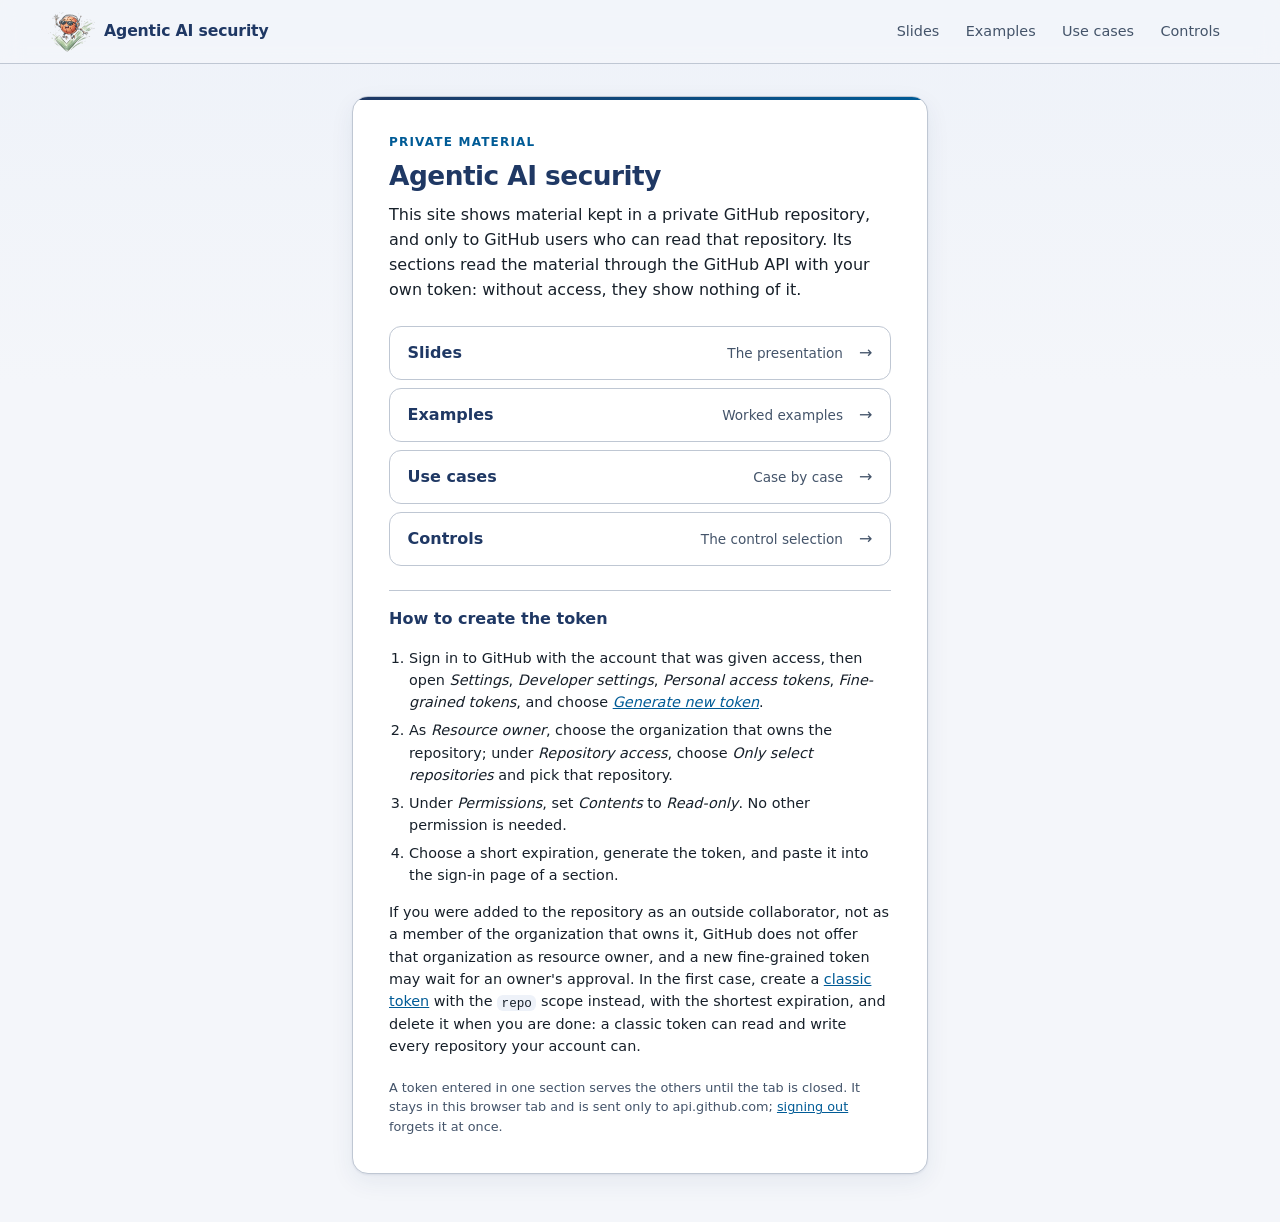
==== commit e8e49ac2: "Replace the logo and the icon" ====
--- a/index.html
+++ b/index.html
@@ -17,7 +17,7 @@
   <!-- The bar of every page: the logo leads back to the overview from anywhere. -->
   <header class="site-bar">
     <a class="site-home" href="./" aria-label="Agentic AI security: overview">
-      <img src="assets/logo.png" alt="" width="45" height="40">
+      <img src="assets/logo.png" alt="" width="47" height="40">
       <span>Agentic AI security</span>
     </a>
     <nav class="site-nav" aria-label="Sections">
